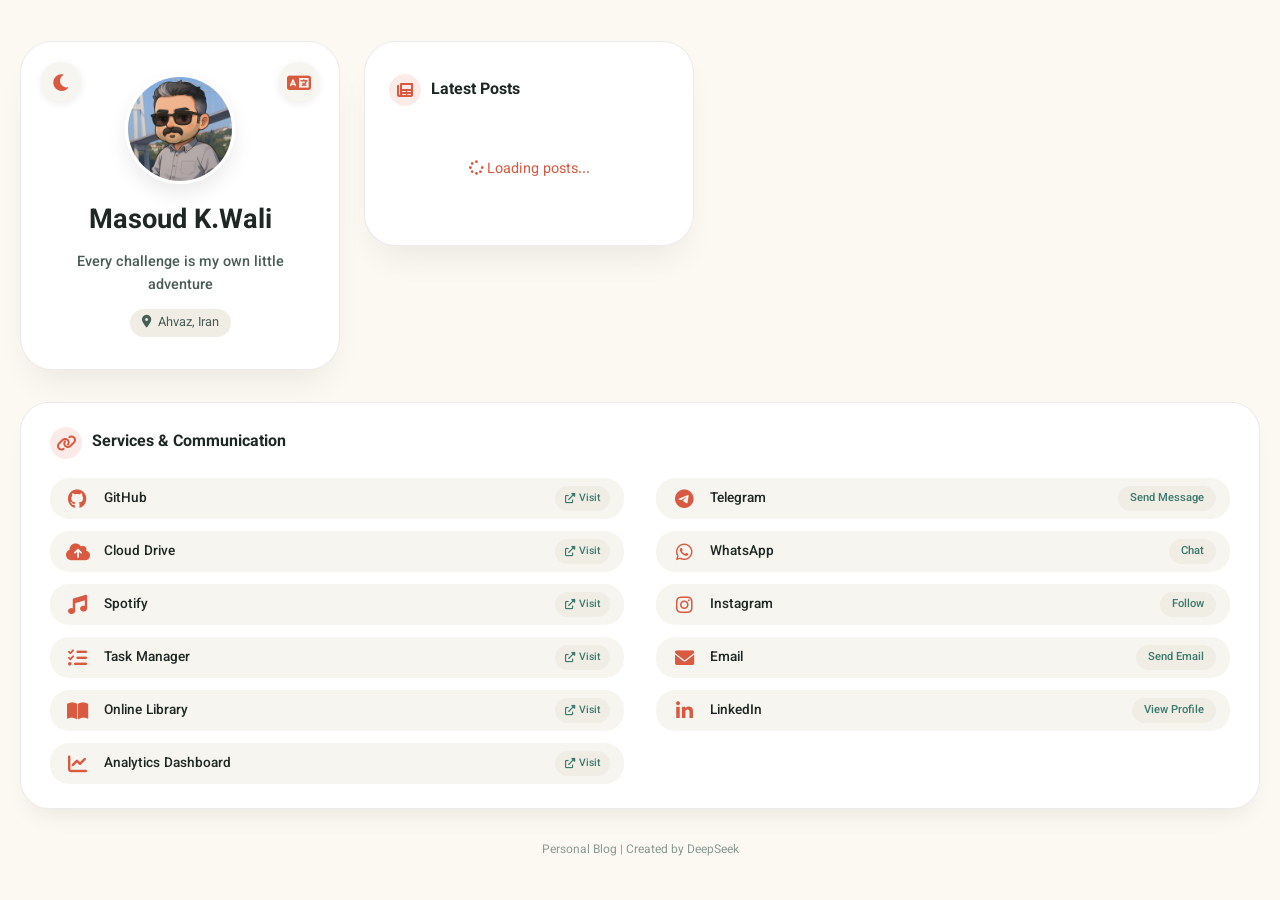
==== index.html @ be161cc4 "Starting!" ====
<!DOCTYPE html>
<html lang="en" dir="ltr">
<head>
  <meta charset="UTF-8">
  <meta name="viewport" content="width=device-width, initial-scale=1.0, viewport-fit=cover">
  <title>Personal Blog | Bilingual Posts</title>
  <link rel="stylesheet" href="https://cdnjs.cloudflare.com/ajax/libs/font-awesome/6.0.0-beta3/css/all.min.css">
  <link href="https://fonts.googleapis.com/css2?family=Vazirmatn:wght@300;400;500;600;700&display=swap" rel="stylesheet">
  <link rel="stylesheet" href="css/style.css">
</head>
<body>

<div class="dashboard">
  <div id="sidebar-container"></div>
  <div id="main-container"></div>
</div>
<div id="bottom-bar-container"></div>

<footer id="footer">
  <span id="footerText">Personal Blog | Created by DeepSeek</span>
</footer>

<script src="js/translations.js"></script>
<script src="js/posts-loader.js"></script>
<script src="js/main.js"></script>
</body>
</html>
---- css/style.css ----
/* Main CSS File - Imports all modules */
@import url('base.css');
@import url('layout.css');
@import url('components.css');
@import url('buttons.css');
@import url('rtl.css');
@import url('responsive.css');
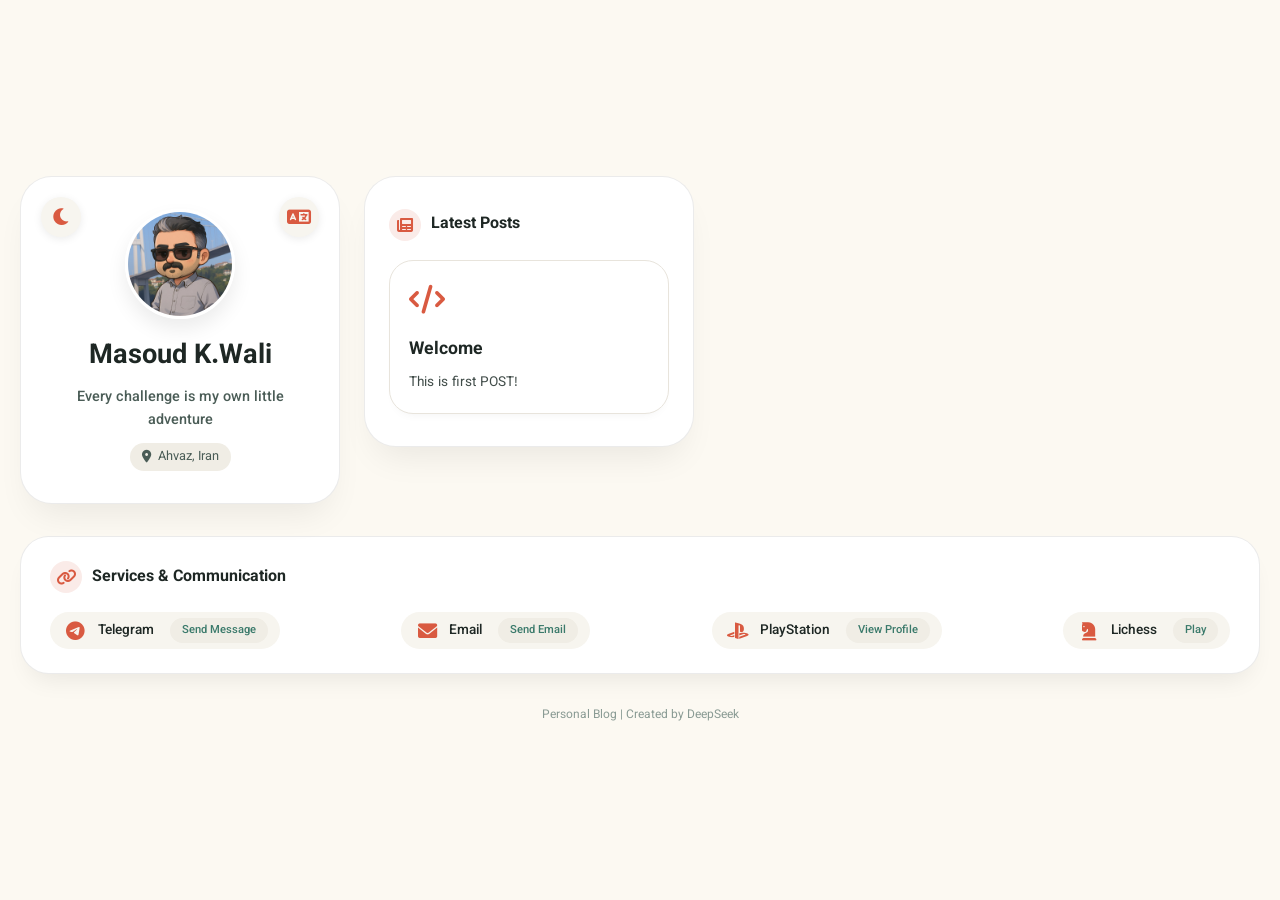
==== commit 7eae1287: "Make contact information dynamic" ====
--- a/index.html
+++ b/index.html
@@ -3,7 +3,7 @@
 <head>
   <meta charset="UTF-8">
   <meta name="viewport" content="width=device-width, initial-scale=1.0, viewport-fit=cover">
-  <title>Personal Blog | Bilingual Posts</title>
+  <title>Masoud</title>
   <link rel="stylesheet" href="https://cdnjs.cloudflare.com/ajax/libs/font-awesome/6.0.0-beta3/css/all.min.css">
   <link href="https://fonts.googleapis.com/css2?family=Vazirmatn:wght@300;400;500;600;700&display=swap" rel="stylesheet">
   <link rel="stylesheet" href="css/style.css">
@@ -22,6 +22,7 @@
 
 <script src="js/translations.js"></script>
 <script src="js/posts-loader.js"></script>
+<script src="js/contact-loader.js"></script>
 <script src="js/main.js"></script>
 </body>
 </html>
